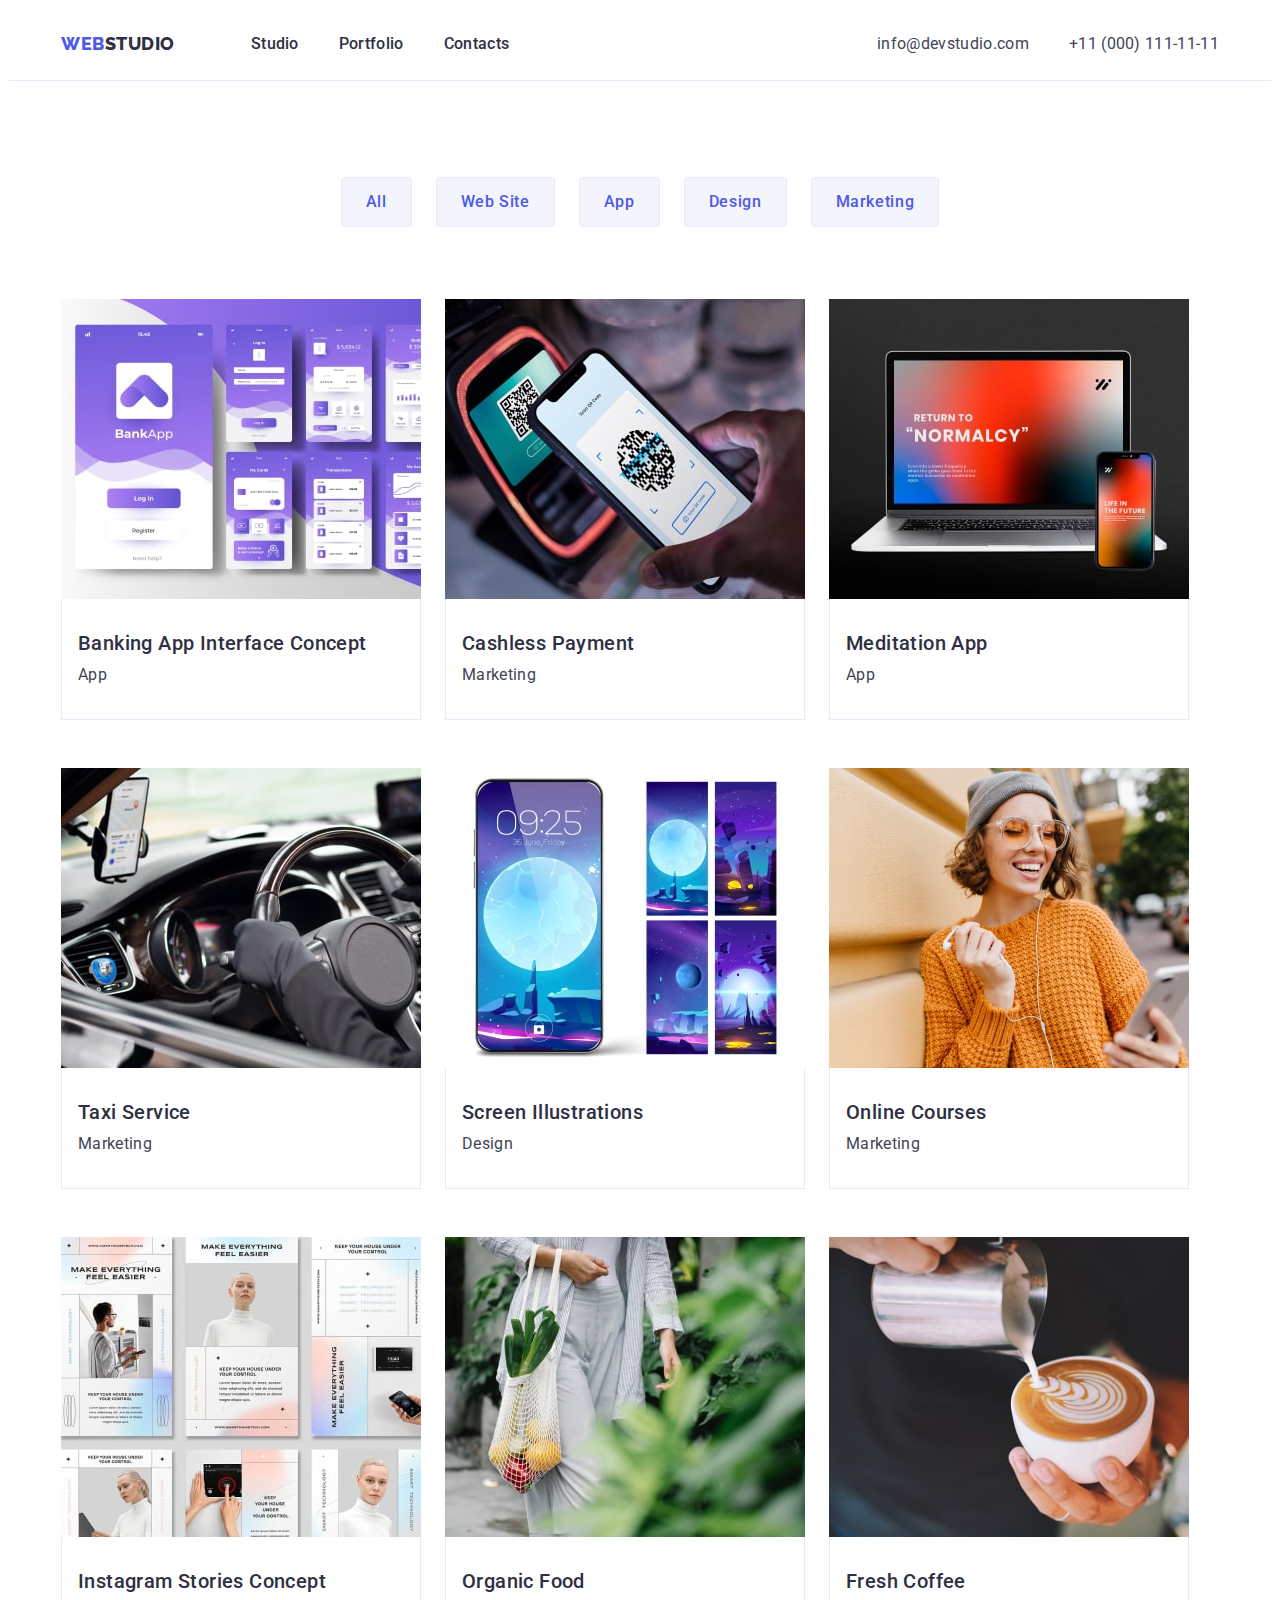
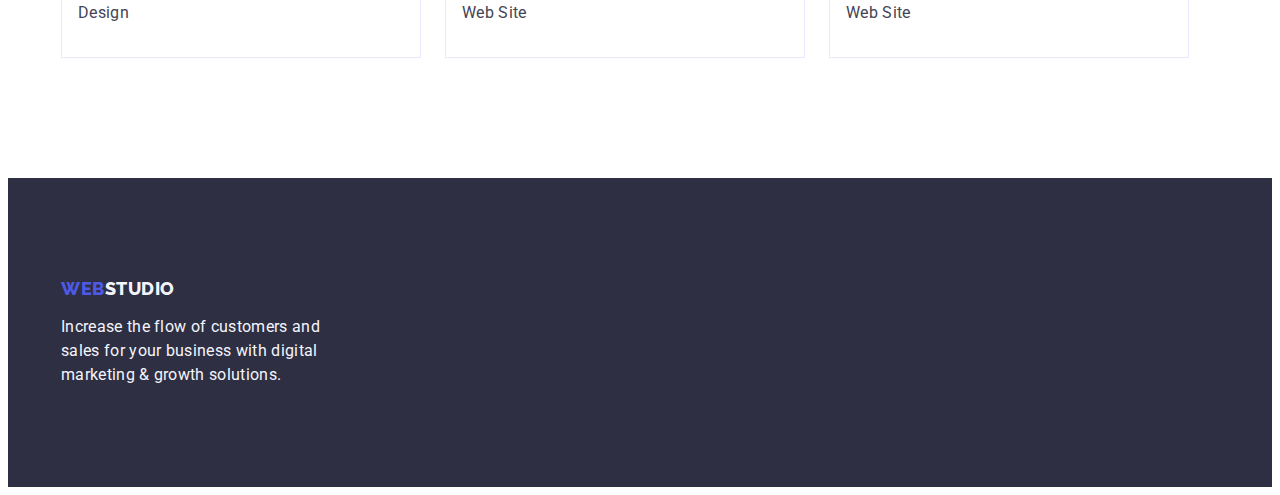
==== portfolio.html @ 8c8bff87 "Initial commit" ====
<!DOCTYPE html>
<html lang="en">
  <head>
    <meta charset="UTF-8" />
    <meta http-equiv="X-UA-Compatible" content="IE=edge" />
    <meta name="viewport" content="width=device-width, initial-scale=1.0" />
    <title>Portfolio</title>
    <link rel="preconnect" href="https://fonts.googleapis.com" />
    <link rel="preconnect" href="https://fonts.gstatic.com" crossorigin />
    <link
      href="https://fonts.googleapis.com/css2?family=Raleway:wght@800&family=Roboto:wght@400;500;700;900&display=swap"
      rel="stylesheet"
    />
    <link
      rel="stylesheet"
      href="https://cdnjs.cloudflare.com/ajax/libs/modern-normalize/2.0.0/modern-normalize.min.css"
      integrity="sha512-4xo8blKMVCiXpTaLzQSLSw3KFOVPWhm/TRtuPVc4WG6kUgjH6J03IBuG7JZPkcWMxJ5huwaBpOpnwYElP/m6wg=="
      crossorigin="anonymous"
      referrerpolicy="no-referrer"
    />
    <link rel="stylesheet" href="./css/styles.css" />
  </head>
  <body>
    <header class="header">
      <div class="container">
        <nav class="header-nav">
          <a class="link logo" href="./index.html"
            >Web<span class="header-logo-part">Studio</span></a
          >
          <ul class="header-nav-list list">
            <li>
              <a class="link nav-link" href="./index.html">Studio</a>
            </li>
            <li>
              <a class="link nav-link" href="./portfolio.html">Portfolio</a>
            </li>
            <li><a class="link nav-link" href="">Contacts</a></li>
          </ul>
        </nav>
        <address class="header-contact">
          <ul class="header-contact-list list">
            <li>
              <a class="link contact-link" href="mailto:info@devstudio.com"
                >info@devstudio.com</a
              >
            </li>
            <li>
              <a class="link contact-link" href="tel:+110001111111"
                >+11 (000) 111-11-11</a
              >
            </li>
          </ul>
        </address>
      </div>
    </header>

    <main>
      <section class="portfolio-section">
        <div class="container">
          <h1 class="visually-hidden">Portfolio</h1>
          <ul class="filter-btn-list list">
            <li><button class="filter-btn" type="button">All</button></li>
            <li><button class="filter-btn" type="button">Web Site</button></li>
            <li><button class="filter-btn" type="button">App</button></li>
            <li><button class="filter-btn" type="button">Design</button></li>
            <li><button class="filter-btn" type="button">Marketing</button></li>
          </ul>
          <ul class="portfolio-card-list list">
            <li class="portfolio-card-content">
              <a class="link" href="">
                <img
                  src="./images/portfolio-card-1.jpg"
                  alt="Banking App"
                  width="360"
                  height="300"
                />
                <div class="portfolio-card-text">
                  <h2 class="portfolio-card-title">
                    Banking App Interface Concept
                  </h2>
                  <p class="portfolio-card-desc">App</p>
                </div>
              </a>
            </li>
            <li class="portfolio-card-content">
              <a class="link" href="">
                <img
                  src="./images/portfolio-card-2.jpg"
                  alt="Payment QR-code"
                  width="360"
                  height="300"
                />
                <div class="portfolio-card-text">
                  <h2 class="portfolio-card-title">Cashless Payment</h2>
                  <p class="portfolio-card-desc">Marketing</p>
                </div>
              </a>
            </li>
            <li class="portfolio-card-content">
              <a class="link" href="">
                <img
                  src="./images/portfolio-card-3.jpg"
                  alt="Meditation App"
                  width="360"
                  height="300"
                />
                <div class="portfolio-card-text">
                  <h2 class="portfolio-card-title">Meditation App</h2>
                  <p class="portfolio-card-desc">App</p>
                </div>
              </a>
            </li>
            <li class="portfolio-card-content">
              <a class="link" href="">
                <img
                  src="./images/portfolio-card-4.jpg"
                  alt="Taxi Service"
                  width="360"
                  height="300"
                />
                <div class="portfolio-card-text">
                  <h2 class="portfolio-card-title">Taxi Service</h2>
                  <p class="portfolio-card-desc">Marketing</p>
                </div>
              </a>
            </li>
            <li class="portfolio-card-content">
              <a class="link" href="">
                <img
                  src="./images/portfolio-card-5.jpg"
                  alt="Screen Illustrations"
                  width="360"
                  height="300"
                />
                <div class="portfolio-card-text">
                  <h2 class="portfolio-card-title">Screen Illustrations</h2>
                  <p class="portfolio-card-desc">Design</p>
                </div>
              </a>
            </li>
            <li class="portfolio-card-content">
              <a class="link" href="">
                <img
                  src="./images/portfolio-card-6.jpg"
                  alt="Online Courses"
                  width="360"
                  height="300"
                />
                <div class="portfolio-card-text">
                  <h2 class="portfolio-card-title">Online Courses</h2>
                  <p class="portfolio-card-desc">Marketing</p>
                </div>
              </a>
            </li>
            <li class="portfolio-card-content">
              <a class="link" href="">
                <img
                  src="./images/portfolio-card-7.jpg"
                  alt="Instagram Stories"
                  width="360"
                  height="300"
                />
                <div class="portfolio-card-text">
                  <h2 class="portfolio-card-title">
                    Instagram Stories Concept
                  </h2>
                  <p class="portfolio-card-desc">Design</p>
                </div>
              </a>
            </li>
            <li class="portfolio-card-content">
              <a class="link" href="">
                <img
                  src="./images/portfolio-card-8.jpg"
                  alt="Organic Food"
                  width="360"
                  height="300"
                />
                <div class="portfolio-card-text">
                  <h2 class="portfolio-card-title">Organic Food</h2>
                  <p class="portfolio-card-desc">Web Site</p>
                </div>
              </a>
            </li>
            <li class="portfolio-card-content">
              <a class="link" href="">
                <img
                  src="./images/portfolio-card-9.jpg"
                  alt="Fresh Coffee"
                  width="360"
                  height="300"
                />
                <div class="portfolio-card-text">
                  <h2 class="portfolio-card-title">Fresh Coffee</h2>
                  <p class="portfolio-card-desc">Web Site</p>
                </div>
              </a>
            </li>
          </ul>
        </div>
      </section>
    </main>

    <footer class="footer-section">
      <div class="container">
        <a class="link logo" href="./index.html"
          >Web<span class="footer-logo-part">Studio</span></a
        >
        <p class="footer-text">
          Increase the flow of customers and sales for your business with
          digital marketing & growth solutions.
        </p>
      </div>
    </footer>
  </body>
</html>
---- css/styles.css ----
:root {
  --primary-font: "Roboto", sans-serif;
  --secondary-font: "Raleway", sans-serif;
  --brand-color: #4d5ae5;
  --pressed-color: #404bbf;
  --primary-dark-color: #2e2f42;
  --primary-text-color: #434455;
  --primary-light-color: #f4f4fd;
  --accent-color: #e7e9fc;
  --primary-white-color: #ffffff;
  --hero-btn-shadow: 0px 4px 4px 0px rgba(0, 0, 0, 0.15);
  --filter-btn-shadow: 0px 2px 2px 0px rgba(0, 0, 0, 0.12),
    0px 2px 1px 0px rgba(0, 0, 0, 0.08), 0px 3px 1px 0px rgba(0, 0, 0, 0.1);
}

body {
  font-family: var(--primary-font);
  font-size: 16px;
  color: var(--primary-text-color);
  background-color: var(--primary-white-color);
}

h1,
h2,
h3,
h4,
h5,
h6,
p {
  margin-top: 0;
  margin-bottom: 0;
}

.list {
  padding-left: 0;
  margin-top: 0;
  margin-bottom: 0;
  list-style: none;
}

.link {
  padding-left: 0;
  margin-top: 0;
  margin-bottom: 0;
  text-decoration: none;
}

img {
  display: block;
}

.visually-hidden {
  position: absolute;
  width: 1px;
  height: 1px;
  margin: -1px;
  border: 0;
  padding: 0;
  white-space: nowrap;
  clip-path: inset(100%);
  clip: rect(0 0 0 0);
  overflow: hidden;
}

.container {
  max-width: 1158px;
  padding: 0 15px;
  margin: 0 auto;
}

.header {
  background-color: var(--primary-white-color);
  border-bottom: 1px solid var(--accent-color);
}

.header .container {
  display: flex;
  justify-content: space-between;
}

.header .link {
  padding: 24px 0;
}

.header .list {
  padding: 24px 0;
}

.header-nav {
  display: flex;
  align-items: center;
}

.logo {
  font-family: var(--secondary-font);
  font-size: 18px;
  font-weight: 800;
  line-height: 1.17;
  letter-spacing: 0.54px;
  text-transform: uppercase;
  margin-right: 76px;
  color: var(--brand-color);
}

.header-logo-part {
  color: var(--primary-dark-color);
}

.header-nav-list {
  display: flex;
  align-items: center;
  gap: 40px;
}

.nav-link {
  font-weight: 500;
  line-height: 1.5;
  letter-spacing: 0.32px;
  color: var(--primary-dark-color);
}

.nav-link:hover,
.nav-link:focus {
  color: var(--pressed-color);
}

.current {
  color: var(--pressed-color);
}

.header-contact {
  font-style: normal;
}

.header-contact-list {
  display: flex;
  align-items: center;
  gap: 40px;
}

.contact-link {
  line-height: 1.5;
  letter-spacing: 0.32px;
  color: var(--primary-text-color);
}

.contact-link:hover,
.contact-link:focus {
  color: var(--pressed-color);
}

.hero-section {
  background: var(--primary-dark-color);
  padding: 188px 0;
}

.hero-title {
  font-size: 56px;
  font-weight: 700;
  line-height: 1.07;
  letter-spacing: 1.12px;
  text-align: center;
  max-width: 496px;
  margin: 0 auto 48px auto;
  color: var(--primary-white-color);
}

.hero-btn {
  display: block;
  font-family: var(--primary-font);
  font-size: 16px;
  font-weight: 500;
  line-height: 1.5;
  letter-spacing: 0.04em;
  min-width: 169px;
  height: 56px;
  border: none;
  border-radius: 4px;
  padding: 16px 32px;
  margin: 0 auto;
  color: var(--primary-white-color);
  background-color: var(--brand-color);
  cursor: pointer;
}

.hero-btn:hover,
.hero-btn:focus {
  background: var(--pressed-color);
}

.features-section {
  padding: 120px 0;
}

.features-list {
  display: flex;
  gap: 24px;
}

.feature {
  max-width: calc((100% - 72px) / 4);
}

.feature-title {
  font-size: 20px;
  font-weight: 500;
  line-height: 1.2;
  letter-spacing: 0.4px;
  margin-bottom: 8px;
  color: var(--primary-dark-color);
}

.feature-text {
  line-height: 1.5;
  letter-spacing: 0.32px;
}

.activity-section {
  padding-bottom: 120px;
}

.section-title {
  font-size: 36px;
  font-weight: 700;
  line-height: 1.11;
  letter-spacing: 0.72px;
  text-transform: capitalize;
  text-align: center;
  margin-bottom: 72px;
  color: var(--primary-dark-color);
}

.activity-list {
  display: flex;
  gap: 24px;
}

.activity-list-item {
  width: calc((100% - 48px) / 3);
}

.team-section {
  padding: 120px 0;
  background: var(--primary-light-color);
}

.team-list {
  display: flex;
  gap: 24px;
}

.team-card {
  border-radius: 0px 0px 4px 4px;
  background-color: var(--primary-white-color);
}

.team-card-content {
  padding: 32px 0;
  text-align: center;
}

.team-member {
  font-size: 20px;
  font-weight: 500;
  line-height: 1.2;
  letter-spacing: 0.4px;
  margin-bottom: 8px;
  color: var(--primary-dark-color);
}

.team-member-position {
  line-height: 1.5;
  letter-spacing: 0.02em;
}

.footer-section {
  padding: 100px 0;
  background: var(--primary-dark-color);
}

.footer-section .logo {
  display: inline-block;
  margin-bottom: 16px;
}

.footer-logo-part {
  color: var(--primary-light-color);
}

.footer-text {
  line-height: 1.5;
  letter-spacing: 0.02em;
  max-width: 264px;
  color: var(--primary-light-color);
}

.portfolio-section {
  padding-top: 96px;
  padding-bottom: 120px;
}

.filter-btn-list {
  display: flex;
  justify-content: center;
  gap: 24px;
  margin-bottom: 72px;
}

.filter-btn {
  font-family: var(--primary-font);
  font-size: 16px;
  font-weight: 500;
  line-height: 1.5;
  letter-spacing: 0.64px;
  padding: 12px 24px;
  color: var(--brand-color);
  border-radius: 4px;
  border: 1px solid var(--accent-color);
  background: var(--primary-light-color);
  cursor: pointer;
}

.filter-btn:hover,
.filter-btn:focus,
.filter-btn:active {
  border: 1px solid transparent;
  color: var(--primary-white-color);
  background: var(--pressed-color);
}

.portfolio-card-list {
  display: flex;
  flex-wrap: wrap;
  row-gap: 48px;
  column-gap: 24px;
}

.portfolio-card-content {
  width: calc((1128px - 48px) / 3);
}

.portfolio-card-text {
  padding: 32px 16px;
  border: 1px solid var(--accent-color);
  border-top: none;
  background: var(--primary-white-color);
}

.portfolio-card-title {
  font-size: 20px;
  font-weight: 500;
  line-height: 1.2;
  letter-spacing: 0.4px;
  margin-bottom: 8px;
  color: var(--primary-dark-color);
}

.portfolio-card-desc {
  line-height: 1.5;
  letter-spacing: 0.02em;
  color: var(--primary-text-color);
}
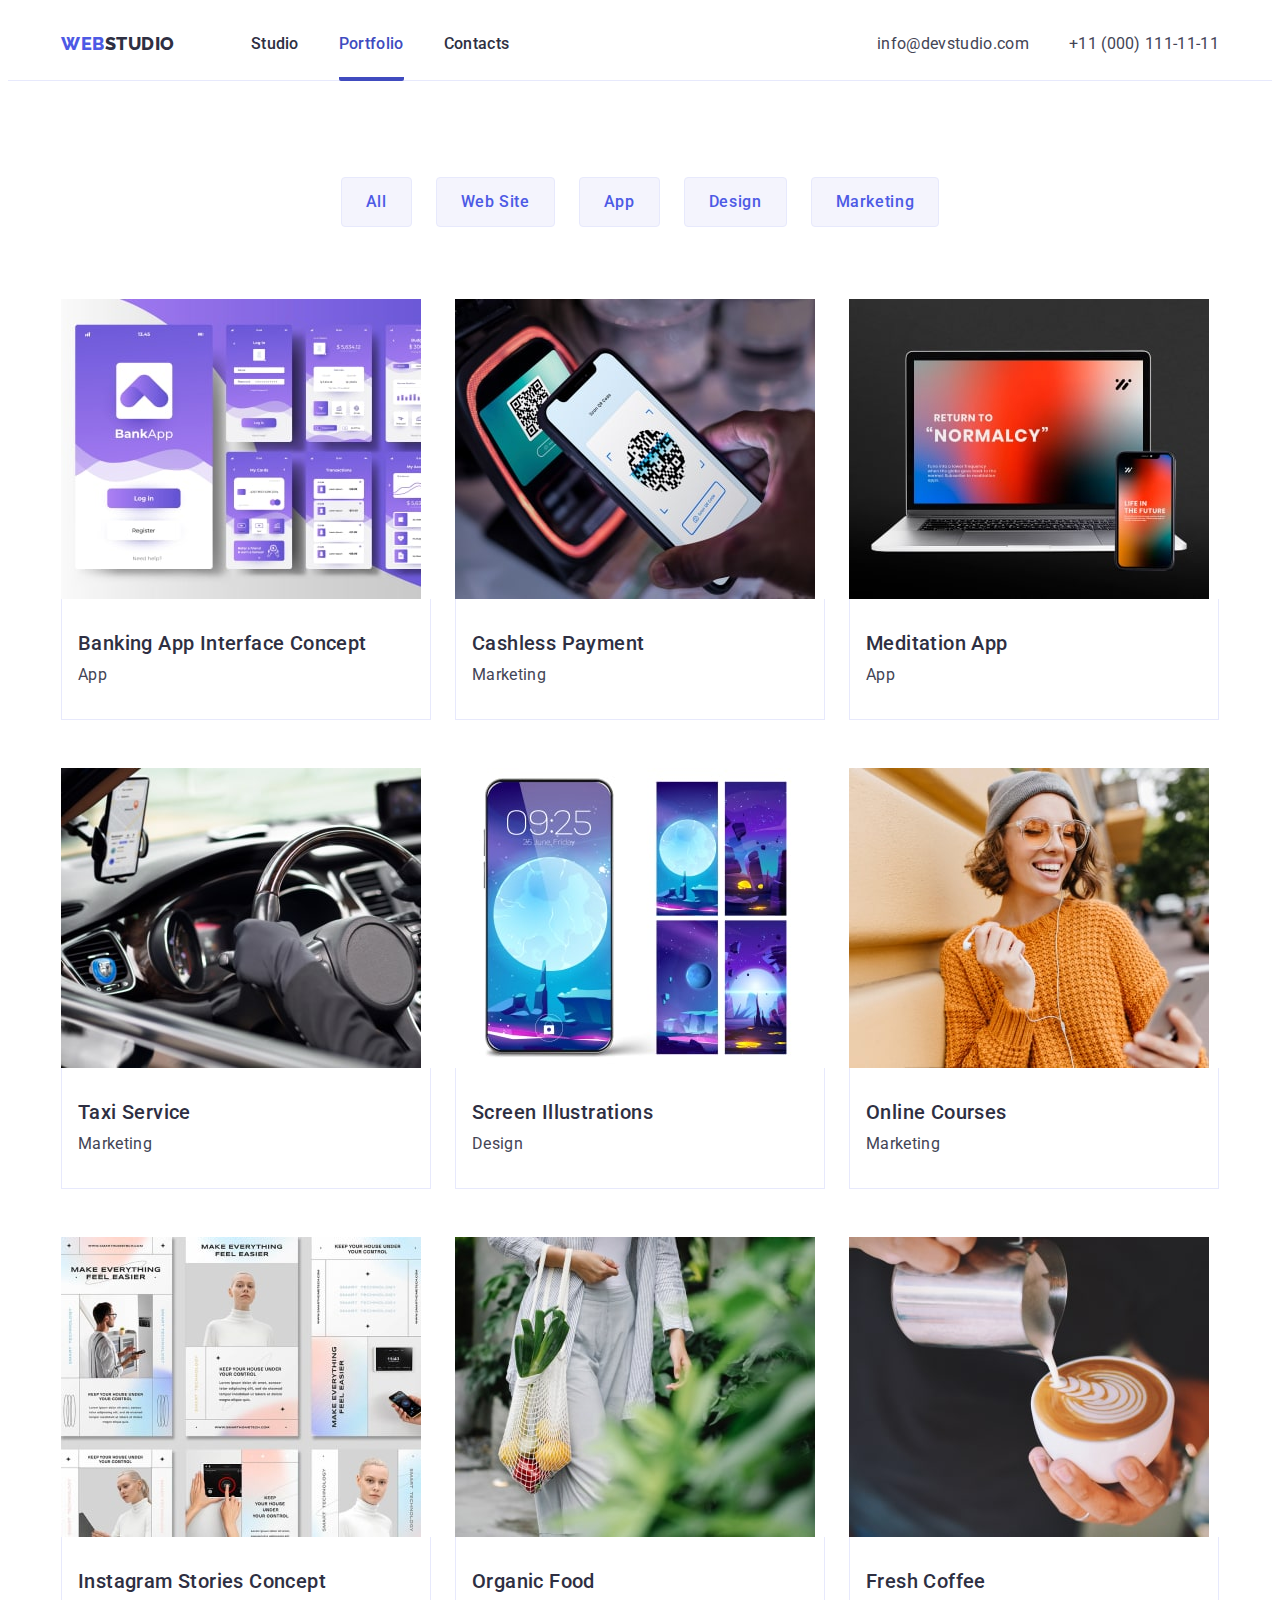
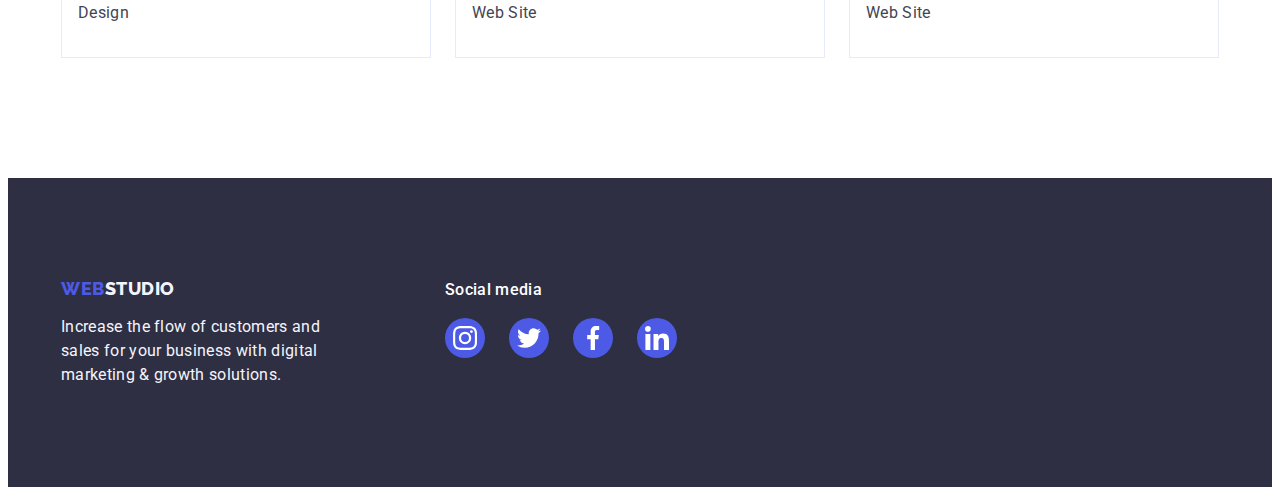
==== commit e4a03743: "hw4" ====
--- a/portfolio.html
+++ b/portfolio.html
@@ -28,13 +28,17 @@
             >Web<span class="header-logo-part">Studio</span></a
           >
           <ul class="header-nav-list list">
-            <li>
+            <li class="header-nav-item">
               <a class="link nav-link" href="./index.html">Studio</a>
             </li>
-            <li>
-              <a class="link nav-link" href="./portfolio.html">Portfolio</a>
-            </li>
-            <li><a class="link nav-link" href="">Contacts</a></li>
+            <li class="header-nav-item">
+              <a class="link nav-link current" href="./portfolio.html"
+                >Portfolio</a
+              >
+            </li>
+            <li class="header-nav-item">
+              <a class="link nav-link" href="">Contacts</a>
+            </li>
           </ul>
         </nav>
         <address class="header-contact">
@@ -67,13 +71,22 @@
           </ul>
           <ul class="portfolio-card-list list">
             <li class="portfolio-card-content">
-              <a class="link" href="">
-                <img
-                  src="./images/portfolio-card-1.jpg"
-                  alt="Banking App"
-                  width="360"
-                  height="300"
-                />
+              <a class="portfolio-card-link link" href="">
+                <div class="portfolio-cover-wrap">
+                  <img
+                    src="./images/portfolio-card-1.jpg"
+                    alt="Banking App"
+                    width="360"
+                    height="300"
+                  />
+                  <div class="portfolio-cover">
+                    <p class="portfolio-cover-text">
+                      14 Stylish and User-Friendly App Design Concepts · Task
+                      Manager App · Calorie Tracker App · Exotic Fruit Ecommerce
+                      App · Cloud Storage App
+                    </p>
+                  </div>
+                </div>
                 <div class="portfolio-card-text">
                   <h2 class="portfolio-card-title">
                     Banking App Interface Concept
@@ -83,13 +96,22 @@
               </a>
             </li>
             <li class="portfolio-card-content">
-              <a class="link" href="">
-                <img
-                  src="./images/portfolio-card-2.jpg"
-                  alt="Payment QR-code"
-                  width="360"
-                  height="300"
-                />
+              <a class="portfolio-card-link link" href="">
+                <div class="portfolio-cover-wrap">
+                  <img
+                    src="./images/portfolio-card-2.jpg"
+                    alt="Payment QR-code"
+                    width="360"
+                    height="300"
+                  />
+                  <div class="portfolio-cover">
+                    <p class="portfolio-cover-text">
+                      14 Stylish and User-Friendly App Design Concepts · Task
+                      Manager App · Calorie Tracker App · Exotic Fruit Ecommerce
+                      App · Cloud Storage App
+                    </p>
+                  </div>
+                </div>
                 <div class="portfolio-card-text">
                   <h2 class="portfolio-card-title">Cashless Payment</h2>
                   <p class="portfolio-card-desc">Marketing</p>
@@ -97,13 +119,22 @@
               </a>
             </li>
             <li class="portfolio-card-content">
-              <a class="link" href="">
-                <img
-                  src="./images/portfolio-card-3.jpg"
-                  alt="Meditation App"
-                  width="360"
-                  height="300"
-                />
+              <a class="portfolio-card-link link" href="">
+                <div class="portfolio-cover-wrap">
+                  <img
+                    src="./images/portfolio-card-3.jpg"
+                    alt="Meditation App"
+                    width="360"
+                    height="300"
+                  />
+                  <div class="portfolio-cover">
+                    <p class="portfolio-cover-text">
+                      14 Stylish and User-Friendly App Design Concepts · Task
+                      Manager App · Calorie Tracker App · Exotic Fruit Ecommerce
+                      App · Cloud Storage App
+                    </p>
+                  </div>
+                </div>
                 <div class="portfolio-card-text">
                   <h2 class="portfolio-card-title">Meditation App</h2>
                   <p class="portfolio-card-desc">App</p>
@@ -111,13 +142,22 @@
               </a>
             </li>
             <li class="portfolio-card-content">
-              <a class="link" href="">
-                <img
-                  src="./images/portfolio-card-4.jpg"
-                  alt="Taxi Service"
-                  width="360"
-                  height="300"
-                />
+              <a class="portfolio-card-link link" href="">
+                <div class="portfolio-cover-wrap">
+                  <img
+                    src="./images/portfolio-card-4.jpg"
+                    alt="Taxi Service"
+                    width="360"
+                    height="300"
+                  />
+                  <div class="portfolio-cover">
+                    <p class="portfolio-cover-text">
+                      14 Stylish and User-Friendly App Design Concepts · Task
+                      Manager App · Calorie Tracker App · Exotic Fruit Ecommerce
+                      App · Cloud Storage App
+                    </p>
+                  </div>
+                </div>
                 <div class="portfolio-card-text">
                   <h2 class="portfolio-card-title">Taxi Service</h2>
                   <p class="portfolio-card-desc">Marketing</p>
@@ -125,13 +165,22 @@
               </a>
             </li>
             <li class="portfolio-card-content">
-              <a class="link" href="">
-                <img
-                  src="./images/portfolio-card-5.jpg"
-                  alt="Screen Illustrations"
-                  width="360"
-                  height="300"
-                />
+              <a class="portfolio-card-link link" href="">
+                <div class="portfolio-cover-wrap">
+                  <img
+                    src="./images/portfolio-card-5.jpg"
+                    alt="Screen Illustrations"
+                    width="360"
+                    height="300"
+                  />
+                  <div class="portfolio-cover">
+                    <p class="portfolio-cover-text">
+                      14 Stylish and User-Friendly App Design Concepts · Task
+                      Manager App · Calorie Tracker App · Exotic Fruit Ecommerce
+                      App · Cloud Storage App
+                    </p>
+                  </div>
+                </div>
                 <div class="portfolio-card-text">
                   <h2 class="portfolio-card-title">Screen Illustrations</h2>
                   <p class="portfolio-card-desc">Design</p>
@@ -139,13 +188,22 @@
               </a>
             </li>
             <li class="portfolio-card-content">
-              <a class="link" href="">
-                <img
-                  src="./images/portfolio-card-6.jpg"
-                  alt="Online Courses"
-                  width="360"
-                  height="300"
-                />
+              <a class="portfolio-card-link link" href="">
+                <div class="portfolio-cover-wrap">
+                  <img
+                    src="./images/portfolio-card-6.jpg"
+                    alt="Online Courses"
+                    width="360"
+                    height="300"
+                  />
+                  <div class="portfolio-cover">
+                    <p class="portfolio-cover-text">
+                      14 Stylish and User-Friendly App Design Concepts · Task
+                      Manager App · Calorie Tracker App · Exotic Fruit Ecommerce
+                      App · Cloud Storage App
+                    </p>
+                  </div>
+                </div>
                 <div class="portfolio-card-text">
                   <h2 class="portfolio-card-title">Online Courses</h2>
                   <p class="portfolio-card-desc">Marketing</p>
@@ -153,13 +211,22 @@
               </a>
             </li>
             <li class="portfolio-card-content">
-              <a class="link" href="">
-                <img
-                  src="./images/portfolio-card-7.jpg"
-                  alt="Instagram Stories"
-                  width="360"
-                  height="300"
-                />
+              <a class="portfolio-card-link link" href="">
+                <div class="portfolio-cover-wrap">
+                  <img
+                    src="./images/portfolio-card-7.jpg"
+                    alt="Instagram Stories"
+                    width="360"
+                    height="300"
+                  />
+                  <div class="portfolio-cover">
+                    <p class="portfolio-cover-text">
+                      14 Stylish and User-Friendly App Design Concepts · Task
+                      Manager App · Calorie Tracker App · Exotic Fruit Ecommerce
+                      App · Cloud Storage App
+                    </p>
+                  </div>
+                </div>
                 <div class="portfolio-card-text">
                   <h2 class="portfolio-card-title">
                     Instagram Stories Concept
@@ -169,13 +236,22 @@
               </a>
             </li>
             <li class="portfolio-card-content">
-              <a class="link" href="">
-                <img
-                  src="./images/portfolio-card-8.jpg"
-                  alt="Organic Food"
-                  width="360"
-                  height="300"
-                />
+              <a class="portfolio-card-link link" href="">
+                <div class="portfolio-cover-wrap">
+                  <img
+                    src="./images/portfolio-card-8.jpg"
+                    alt="Organic Food"
+                    width="360"
+                    height="300"
+                  />
+                  <div class="portfolio-cover">
+                    <p class="portfolio-cover-text">
+                      14 Stylish and User-Friendly App Design Concepts · Task
+                      Manager App · Calorie Tracker App · Exotic Fruit Ecommerce
+                      App · Cloud Storage App
+                    </p>
+                  </div>
+                </div>
                 <div class="portfolio-card-text">
                   <h2 class="portfolio-card-title">Organic Food</h2>
                   <p class="portfolio-card-desc">Web Site</p>
@@ -183,13 +259,22 @@
               </a>
             </li>
             <li class="portfolio-card-content">
-              <a class="link" href="">
-                <img
-                  src="./images/portfolio-card-9.jpg"
-                  alt="Fresh Coffee"
-                  width="360"
-                  height="300"
-                />
+              <a class="portfolio-card-link link" href="">
+                <div class="portfolio-cover-wrap">
+                  <img
+                    src="./images/portfolio-card-9.jpg"
+                    alt="Fresh Coffee"
+                    width="360"
+                    height="300"
+                  />
+                  <div class="portfolio-cover">
+                    <p class="portfolio-cover-text">
+                      14 Stylish and User-Friendly App Design Concepts · Task
+                      Manager App · Calorie Tracker App · Exotic Fruit Ecommerce
+                      App · Cloud Storage App
+                    </p>
+                  </div>
+                </div>
                 <div class="portfolio-card-text">
                   <h2 class="portfolio-card-title">Fresh Coffee</h2>
                   <p class="portfolio-card-desc">Web Site</p>
@@ -203,13 +288,58 @@
 
     <footer class="footer-section">
       <div class="container">
-        <a class="link logo" href="./index.html"
-          >Web<span class="footer-logo-part">Studio</span></a
-        >
-        <p class="footer-text">
-          Increase the flow of customers and sales for your business with
-          digital marketing & growth solutions.
-        </p>
+        <div class="footer-content">
+          <div class="footer-text-content">
+            <a class="link logo" href="./index.html"
+              >Web<span class="footer-logo-part">Studio</span></a
+            >
+            <p class="footer-text">
+              Increase the flow of customers and sales for your business with
+              digital marketing & growth solutions.
+            </p>
+          </div>
+          <div class="footer-social">
+            <h2 class="footer-social-title">Social media</h2>
+            <ul class="social-links list">
+              <li class="social-link-item">
+                <a class="social-link link" href="">
+                  <div class="social-icon-style">
+                    <svg class="social-icon" width="24" height="24">
+                      <use href="./images/icons.svg#icon-instagram"></use>
+                    </svg>
+                  </div>
+                </a>
+              </li>
+              <li class="social-link-item">
+                <a class="social-link link" href="">
+                  <div class="social-icon-style">
+                    <svg class="social-icon" width="24" height="24">
+                      <use href="./images/icons.svg#icon-twitter"></use>
+                    </svg>
+                  </div>
+                </a>
+              </li>
+              <li class="social-link-item">
+                <a class="social-link link" href="">
+                  <div class="social-icon-style">
+                    <svg class="social-icon" width="24" height="24">
+                      <use href="./images/icons.svg#icon-facebook"></use>
+                    </svg>
+                  </div>
+                </a>
+              </li>
+              <li class="social-link-item">
+                <a class="social-link link" href="">
+                  <div class="social-icon-style">
+                    <svg class="social-icon" width="24" height="24">
+                      <use href="./images/icons.svg#icon-linkedin"></use>
+                    </svg>
+                  </div>
+                </a>
+              </li>
+            </ul>
+          </div>
+        </div>
       </div>
     </footer>
   </body>
--- a/css/styles.css
+++ b/css/styles.css
@@ -7,10 +7,23 @@
   --primary-text-color: #434455;
   --primary-light-color: #f4f4fd;
   --accent-color: #e7e9fc;
+  --icons-color: #8e8f99;
   --primary-white-color: #ffffff;
+  --hero-bg-dark: rgba(46, 47, 66, 0.7);
   --hero-btn-shadow: 0px 4px 4px 0px rgba(0, 0, 0, 0.15);
+  --team-card-shadow: 0px 2px 1px 0px rgba(46, 47, 66, 0.08),
+    0px 1px 1px 0px rgba(46, 47, 66, 0.16),
+    0px 1px 6px 0px rgba(46, 47, 66, 0.08);
+  --portfolio-card-shadow: 0px 2px 1px 0px rgba(46, 47, 66, 0.08),
+    0px 1px 1px 0px rgba(46, 47, 66, 0.16),
+    0px 1px 6px 0px rgba(46, 47, 66, 0.08);
   --filter-btn-shadow: 0px 2px 2px 0px rgba(0, 0, 0, 0.12),
     0px 2px 1px 0px rgba(0, 0, 0, 0.08), 0px 3px 1px 0px rgba(0, 0, 0, 0.1);
+  --footer-social-title-shadow: 0px 4px 4px 0px rgba(0, 0, 0, 0.25);
+  --backdrop-color: rgba(46, 47, 66, 0.4);
+  --modal-bg-color: #fcfcfc;
+  --modal-box-shadow: 0px 2px 1px 0px rgba(0, 0, 0, 0.2),
+    0px 1px 3px 0px rgba(0, 0, 0, 0.12), 0px 1px 1px 0px rgba(0, 0, 0, 0.14);
 }
 
 body {
@@ -82,10 +95,6 @@
   padding: 24px 0;
 }
 
-.header .list {
-  padding: 24px 0;
-}
-
 .header-nav {
   display: flex;
   align-items: center;
@@ -112,11 +121,15 @@
   gap: 40px;
 }
 
+.header-nav-item {
+}
+
 .nav-link {
   font-weight: 500;
   line-height: 1.5;
   letter-spacing: 0.32px;
   color: var(--primary-dark-color);
+  transition: transform 250ms cubic-bezier(0.4, 0, 0.2, 1);
 }
 
 .nav-link:hover,
@@ -126,6 +139,8 @@
 
 .current {
   color: var(--pressed-color);
+  border-bottom: 4px solid var(--pressed-color);
+  border-radius: 2px;
 }
 
 .header-contact {
@@ -139,9 +154,11 @@
 }
 
 .contact-link {
+  display: block;
   line-height: 1.5;
   letter-spacing: 0.32px;
   color: var(--primary-text-color);
+  transition: transform 250ms cubic-bezier(0.4, 0, 0.2, 1);
 }
 
 .contact-link:hover,
@@ -150,7 +167,12 @@
 }
 
 .hero-section {
-  background: var(--primary-dark-color);
+  background-color: var(--primary-dark-color);
+  background-image: linear-gradient(var(--hero-bg-dark), var(--hero-bg-dark)),
+    url(../images/hero-bg-img.jpg);
+  background-repeat: no-repeat;
+  background-position: center;
+  background-size: cover;
   padding: 188px 0;
 }
 
@@ -180,7 +202,9 @@
   margin: 0 auto;
   color: var(--primary-white-color);
   background-color: var(--brand-color);
+  box-shadow: var(--hero-btn-shadow);
   cursor: pointer;
+  transition: transform 250ms cubic-bezier(0.4, 0, 0.2, 1);
 }
 
 .hero-btn:hover,
@@ -199,6 +223,17 @@
 
 .feature {
   max-width: calc((100% - 72px) / 4);
+}
+
+.feature-icon-style {
+  width: 264px;
+  height: 112px;
+  display: flex;
+  align-items: center;
+  justify-content: center;
+  border-radius: 4px;
+  background-color: var(--primary-light-color);
+  margin-bottom: 8px;
 }
 
 .feature-title {
@@ -252,10 +287,11 @@
 .team-card {
   border-radius: 0px 0px 4px 4px;
   background-color: var(--primary-white-color);
+  box-shadow: var(--team-card-shadow);
 }
 
 .team-card-content {
-  padding: 32px 0;
+  padding: 32px 16px;
   text-align: center;
 }
 
@@ -271,6 +307,49 @@
 .team-member-position {
   line-height: 1.5;
   letter-spacing: 0.02em;
+  margin-bottom: 8px;
+}
+
+.social-links {
+  display: flex;
+  gap: 24px;
+}
+
+.social-icon-style {
+  width: 40px;
+  height: 40px;
+  display: flex;
+  align-items: center;
+  justify-content: center;
+  border-radius: 50%;
+  background-color: var(--brand-color);
+}
+
+.social-icon {
+  fill: var(--primary-white-color);
+}
+
+.customers-section {
+  padding: 120px 0;
+}
+
+.customers-list {
+  display: flex;
+  gap: 24px;
+}
+
+.customer-icon {
+  fill: var(--icons-color);
+}
+
+.customer-icon-style {
+  width: 168px;
+  height: 88px;
+  display: flex;
+  align-items: center;
+  justify-content: center;
+  border: 1px solid var(--icons-color);
+  border-radius: 4px;
 }
 
 .footer-section {
@@ -278,6 +357,11 @@
   background: var(--primary-dark-color);
 }
 
+.footer-content {
+  display: flex;
+  gap: 120px;
+}
+
 .footer-section .logo {
   display: inline-block;
   margin-bottom: 16px;
@@ -292,6 +376,16 @@
   letter-spacing: 0.02em;
   max-width: 264px;
   color: var(--primary-light-color);
+}
+
+.footer-social-title {
+  font-size: 16px;
+  font-weight: 500;
+  line-height: 1.5;
+  letter-spacing: 0.02em;
+  color: var(--primary-white-color);
+  text-shadow: var(--footer-social-title-shadow);
+  margin-bottom: 16px;
 }
 
 .portfolio-section {
@@ -316,8 +410,9 @@
   color: var(--brand-color);
   border-radius: 4px;
   border: 1px solid var(--accent-color);
-  background: var(--primary-light-color);
+  background-color: var(--primary-light-color);
   cursor: pointer;
+  transition: transform 250ms cubic-bezier(0.4, 0, 0.2, 1);
 }
 
 .filter-btn:hover,
@@ -326,6 +421,7 @@
   border: 1px solid transparent;
   color: var(--primary-white-color);
   background: var(--pressed-color);
+  box-shadow: var(--filter-btn-shadow);
 }
 
 .portfolio-card-list {
@@ -336,7 +432,26 @@
 }
 
 .portfolio-card-content {
-  width: calc((1128px - 48px) / 3);
+  width: calc((100% - 48px) / 3);
+  position: relative;
+  transition: transform 250ms cubic-bezier(0.4, 0, 0.2, 1);
+}
+
+.portfolio-card-content:hover,
+.portfolio-card-content:focus {
+  box-shadow: var(--portfolio-card-shadow);
+}
+
+.portfolio-card-link {
+  transition: transform 250ms cubic-bezier(0.4, 0, 0.2, 1);
+}
+
+.portfolio-card-content:hover .portfolio-cover {
+  transform: translateY(0);
+}
+
+.portfolio-card-link:focus .portfolio-cover {
+  transform: translateY(0);
 }
 
 .portfolio-card-text {
@@ -360,3 +475,72 @@
   letter-spacing: 0.02em;
   color: var(--primary-text-color);
 }
+
+.portfolio-cover-wrap {
+  position: relative;
+  overflow: hidden;
+}
+
+.portfolio-cover {
+  position: absolute;
+  top: 0;
+  background-color: var(--brand-color);
+  height: 100%;
+  padding: 0 32px;
+  transform: translateY(100%);
+  transition: transform 250ms cubic-bezier(0.4, 0, 0.2, 1);
+}
+
+.portfolio-cover-text {
+  font-size: 16px;
+  line-height: 1.5;
+  letter-spacing: 0.02em;
+  margin-top: 40px;
+  color: var(--primary-light-color);
+}
+
+.backdrop {
+  position: fixed;
+  width: 100%;
+  height: 100%;
+  background-color: var(--backdrop-color);
+  top: 0;
+  transition: opacity 350ms linear, visibility 350ms linear;
+}
+
+.modal {
+  position: absolute;
+  top: 50%;
+  left: 50%;
+  transform: translate(-50%, -50%) scale(1);
+  width: 408px;
+  min-height: 584px;
+  border-radius: 4px;
+  background-color: var(--modal-bg-color);
+  box-shadow: var(--modal-box-shadow);
+  transition: transform 300ms linear;
+}
+
+.backdrop.is-hidden .modal {
+  transform: translate(-50%, -50%) scale(0) rotate(360deg);
+}
+
+.modal-close-btn {
+  position: absolute;
+  top: 24px;
+  right: 24px;
+  border-radius: 50%;
+  border: 1px solid var(--icons-color);
+  background-color: var(--accent-color);
+  cursor: pointer;
+}
+
+.modal-close-icon {
+  fill: var(--primary-dark-color);
+}
+
+.is-hidden {
+  opacity: 0;
+  visibility: hidden;
+  pointer-events: none;
+}
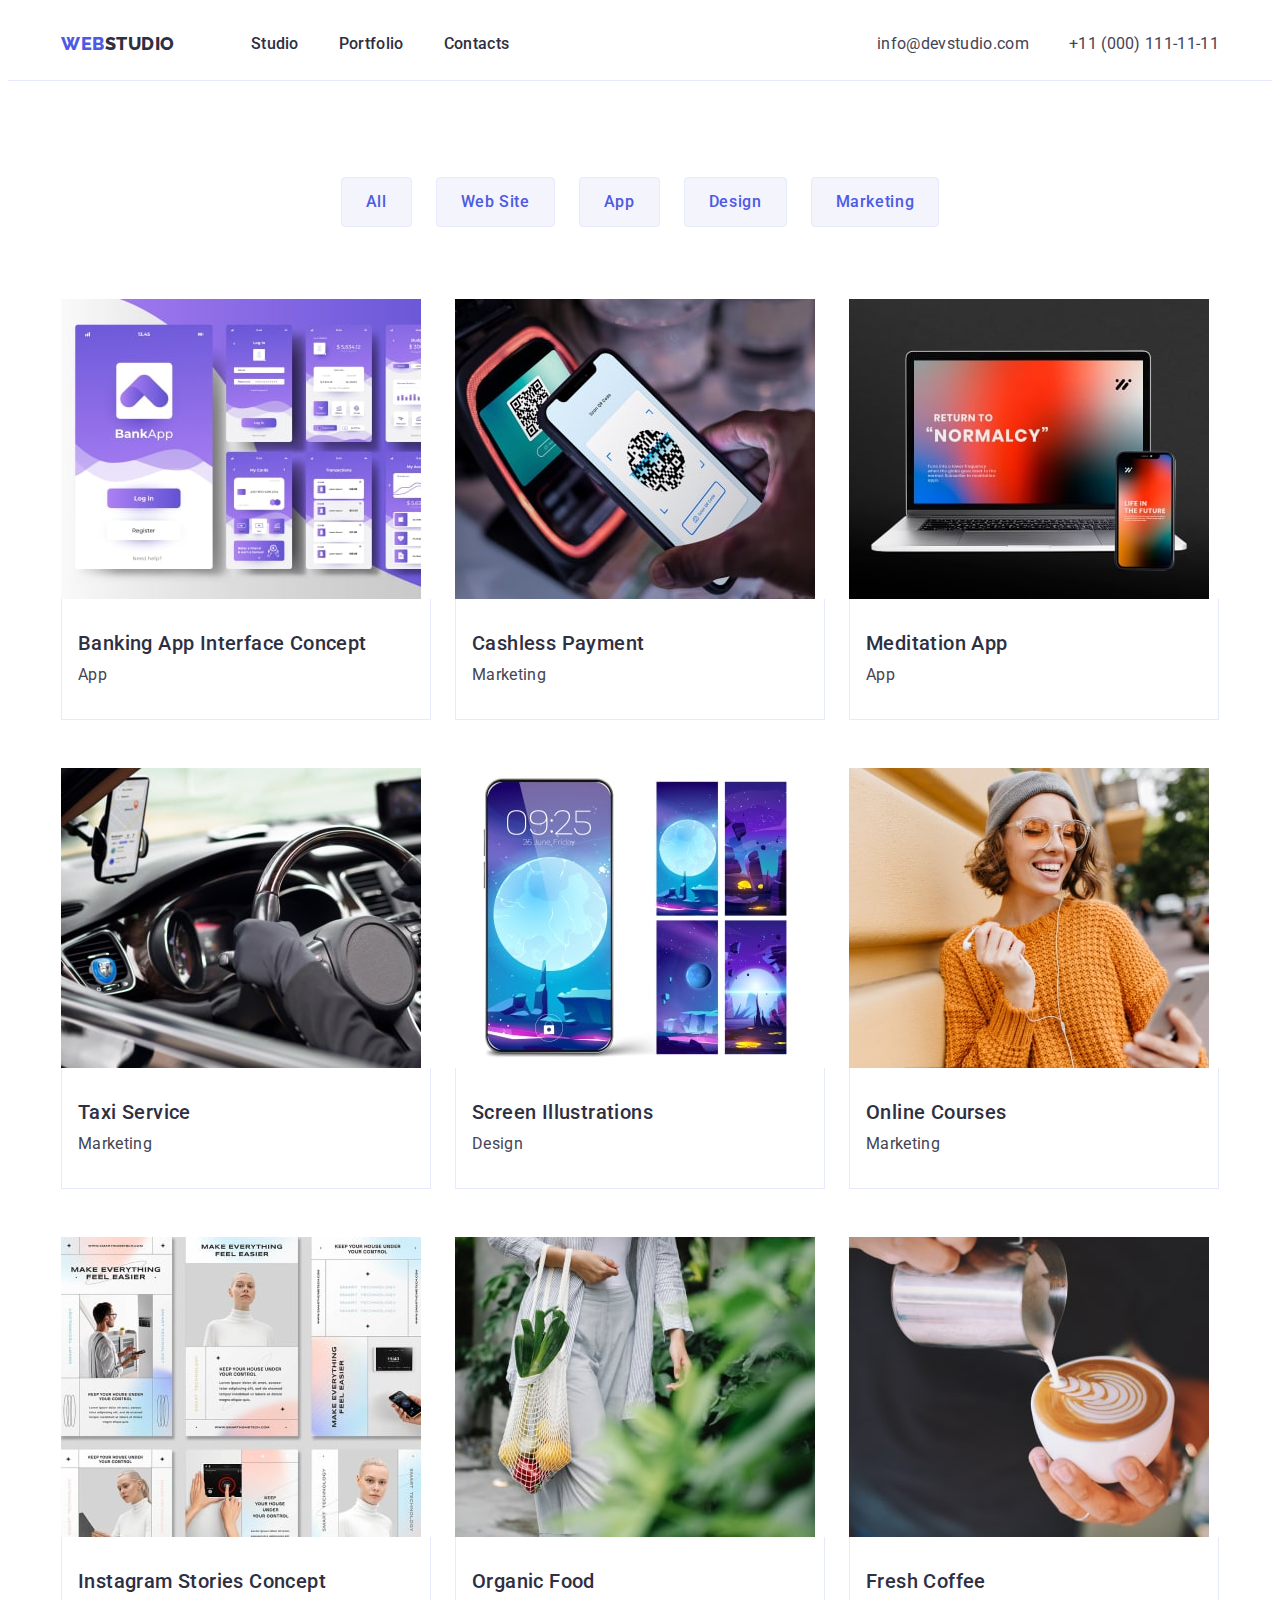
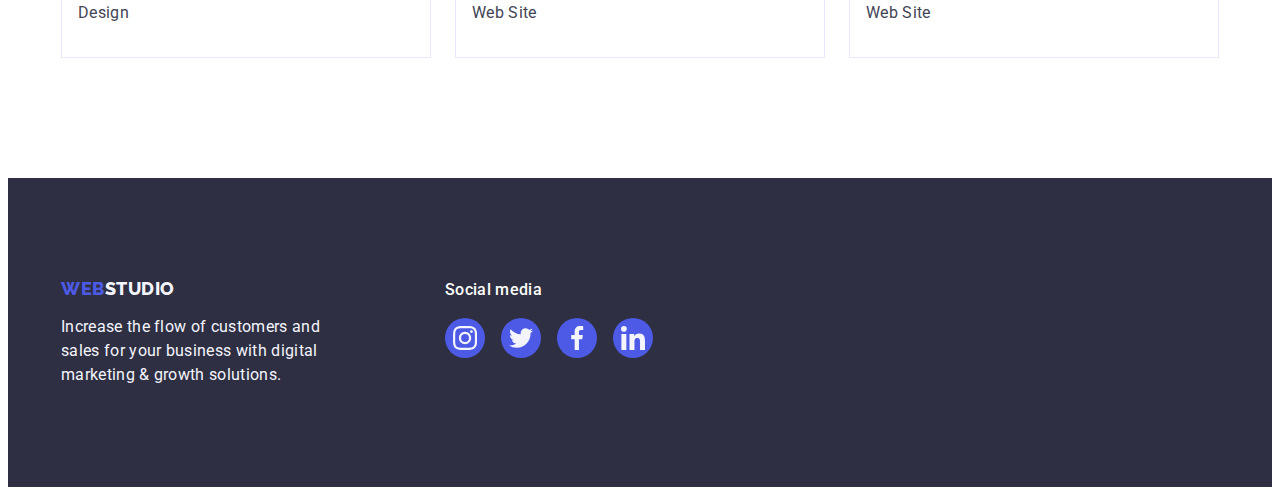
==== commit cb11f605: "hw4-fix1" ====
--- a/portfolio.html
+++ b/portfolio.html
@@ -300,38 +300,38 @@
           </div>
           <div class="footer-social">
             <h2 class="footer-social-title">Social media</h2>
-            <ul class="social-links list">
-              <li class="social-link-item">
-                <a class="social-link link" href="">
-                  <div class="social-icon-style">
-                    <svg class="social-icon" width="24" height="24">
+            <ul class="footer-social-links list">
+              <li class="footer-social-item">
+                <a class="footer-social-link link" href="">
+                  <div class="footer-social-style">
+                    <svg class="footer-social-icon" width="24" height="24">
                       <use href="./images/icons.svg#icon-instagram"></use>
                     </svg>
                   </div>
                 </a>
               </li>
-              <li class="social-link-item">
-                <a class="social-link link" href="">
-                  <div class="social-icon-style">
-                    <svg class="social-icon" width="24" height="24">
+              <li class="footer-social-item">
+                <a class="footer-social-link link" href="">
+                  <div class="footer-social-style">
+                    <svg class="footer-social-icon" width="24" height="24">
                       <use href="./images/icons.svg#icon-twitter"></use>
                     </svg>
                   </div>
                 </a>
               </li>
-              <li class="social-link-item">
-                <a class="social-link link" href="">
-                  <div class="social-icon-style">
-                    <svg class="social-icon" width="24" height="24">
+              <li class="footer-social-item">
+                <a class="footer-social-link link" href="">
+                  <div class="footer-social-style">
+                    <svg class="footer-social-icon" width="24" height="24">
                       <use href="./images/icons.svg#icon-facebook"></use>
                     </svg>
                   </div>
                 </a>
               </li>
-              <li class="social-link-item">
-                <a class="social-link link" href="">
-                  <div class="social-icon-style">
-                    <svg class="social-icon" width="24" height="24">
+              <li class="footer-social-item">
+                <a class="footer-social-link link" href="">
+                  <div class="footer-social-style">
+                    <svg class="footer-social-icon" width="24" height="24">
                       <use href="./images/icons.svg#icon-linkedin"></use>
                     </svg>
                   </div>
--- a/css/styles.css
+++ b/css/styles.css
@@ -19,6 +19,7 @@
     0px 1px 6px 0px rgba(46, 47, 66, 0.08);
   --filter-btn-shadow: 0px 2px 2px 0px rgba(0, 0, 0, 0.12),
     0px 2px 1px 0px rgba(0, 0, 0, 0.08), 0px 3px 1px 0px rgba(0, 0, 0, 0.1);
+  --footer-social-active: #31d0aa;
   --footer-social-title-shadow: 0px 4px 4px 0px rgba(0, 0, 0, 0.25);
   --backdrop-color: rgba(46, 47, 66, 0.4);
   --modal-bg-color: #fcfcfc;
@@ -122,6 +123,7 @@
 }
 
 .header-nav-item {
+  position: relative;
 }
 
 .nav-link {
@@ -137,9 +139,13 @@
   color: var(--pressed-color);
 }
 
-.current {
-  color: var(--pressed-color);
-  border-bottom: 4px solid var(--pressed-color);
+.current::after {
+  content: "";
+  position: absolute;
+  left: 0;
+  bottom: -1px;
+  height: 4px;
+  background-color: var(--pressed-color);
   border-radius: 2px;
 }
 
@@ -173,6 +179,8 @@
   background-repeat: no-repeat;
   background-position: center;
   background-size: cover;
+  max-width: 1440px;
+  margin: 0 auto;
   padding: 188px 0;
 }
 
@@ -204,7 +212,7 @@
   background-color: var(--brand-color);
   box-shadow: var(--hero-btn-shadow);
   cursor: pointer;
-  transition: transform 250ms cubic-bezier(0.4, 0, 0.2, 1);
+  transition: background-color 250ms cubic-bezier(0.4, 0, 0.2, 1);
 }
 
 .hero-btn:hover,
@@ -291,7 +299,7 @@
 }
 
 .team-card-content {
-  padding: 32px 16px;
+  padding: 32px 0;
   text-align: center;
 }
 
@@ -313,6 +321,11 @@
 .social-links {
   display: flex;
   gap: 24px;
+  justify-content: center;
+}
+
+.social-icon {
+  fill: var(--primary-light-color);
 }
 
 .social-icon-style {
@@ -323,10 +336,15 @@
   justify-content: center;
   border-radius: 50%;
   background-color: var(--brand-color);
-}
-
-.social-icon {
-  fill: var(--primary-white-color);
+  transition: background-color 250ms cubic-bezier(0.4, 0, 0.2, 1);
+}
+
+.social-link-item:hover .social-icon-style {
+  background-color: var(--pressed-color);
+}
+
+.social-link:focus .social-icon-style {
+  background-color: var(--pressed-color);
 }
 
 .customers-section {
@@ -338,11 +356,20 @@
   gap: 24px;
 }
 
-.customer-icon {
+.customers-icon {
   fill: var(--icons-color);
-}
-
-.customer-icon-style {
+  transition: fill 250ms cubic-bezier(0.4, 0, 0.2, 1);
+}
+
+.customers-list-item:hover .customers-icon {
+  fill: var(--pressed-color);
+}
+
+.customers-link:focus .customers-icon {
+  fill: var(--pressed-color);
+}
+
+.customers-icon-style {
   width: 168px;
   height: 88px;
   display: flex;
@@ -350,6 +377,15 @@
   justify-content: center;
   border: 1px solid var(--icons-color);
   border-radius: 4px;
+  transition: border-color 250ms cubic-bezier(0.4, 0, 0.2, 1);
+}
+
+.customers-list-item:hover .customers-icon-style {
+  border-color: var(--pressed-color);
+}
+
+.customers-link:focus .customers-icon-style {
+  border-color: var(--pressed-color);
 }
 
 .footer-section {
@@ -386,6 +422,35 @@
   color: var(--primary-white-color);
   text-shadow: var(--footer-social-title-shadow);
   margin-bottom: 16px;
+}
+
+.footer-social-links {
+  display: flex;
+  gap: 16px;
+  justify-content: center;
+}
+
+.footer-social-icon {
+  fill: var(--primary-light-color);
+}
+
+.footer-social-style {
+  width: 40px;
+  height: 40px;
+  display: flex;
+  align-items: center;
+  justify-content: center;
+  border-radius: 50%;
+  background-color: var(--brand-color);
+  transition: background-color 250ms cubic-bezier(0.4, 0, 0.2, 1);
+}
+
+.footer-social-item:hover .footer-social-style {
+  background-color: var(--footer-social-active);
+}
+
+.footer-social-link:focus .footer-social-style {
+  background-color: var(--footer-social-active);
 }
 
 .portfolio-section {
@@ -526,17 +591,37 @@
 }
 
 .modal-close-btn {
+  width: 24px;
+  height: 24px;
+  display: flex;
+  align-items: center;
+  justify-content: center;
   position: absolute;
   top: 24px;
   right: 24px;
+  padding: 0;
   border-radius: 50%;
-  border: 1px solid var(--icons-color);
+  border: 1px solid rgba(0, 0, 0, 0.1);
   background-color: var(--accent-color);
   cursor: pointer;
+  transition: background-color 250ms cubic-bezier(0.4, 0, 0.2, 1),
+    border 250ms cubic-bezier(0.4, 0, 0.2, 1);
+}
+
+.modal-close-btn:hover,
+.modal-close-btn:focus {
+  background-color: var(--pressed-color);
+  border: none;
 }
 
 .modal-close-icon {
   fill: var(--primary-dark-color);
+  transition: fill 250ms cubic-bezier(0.4, 0, 0.2, 1);
+}
+
+.modal-close-btn:hover .modal-close-icon,
+.modal-close-btn:focus .modal-close-icon {
+  fill: var(--primary-white-color);
 }
 
 .is-hidden {
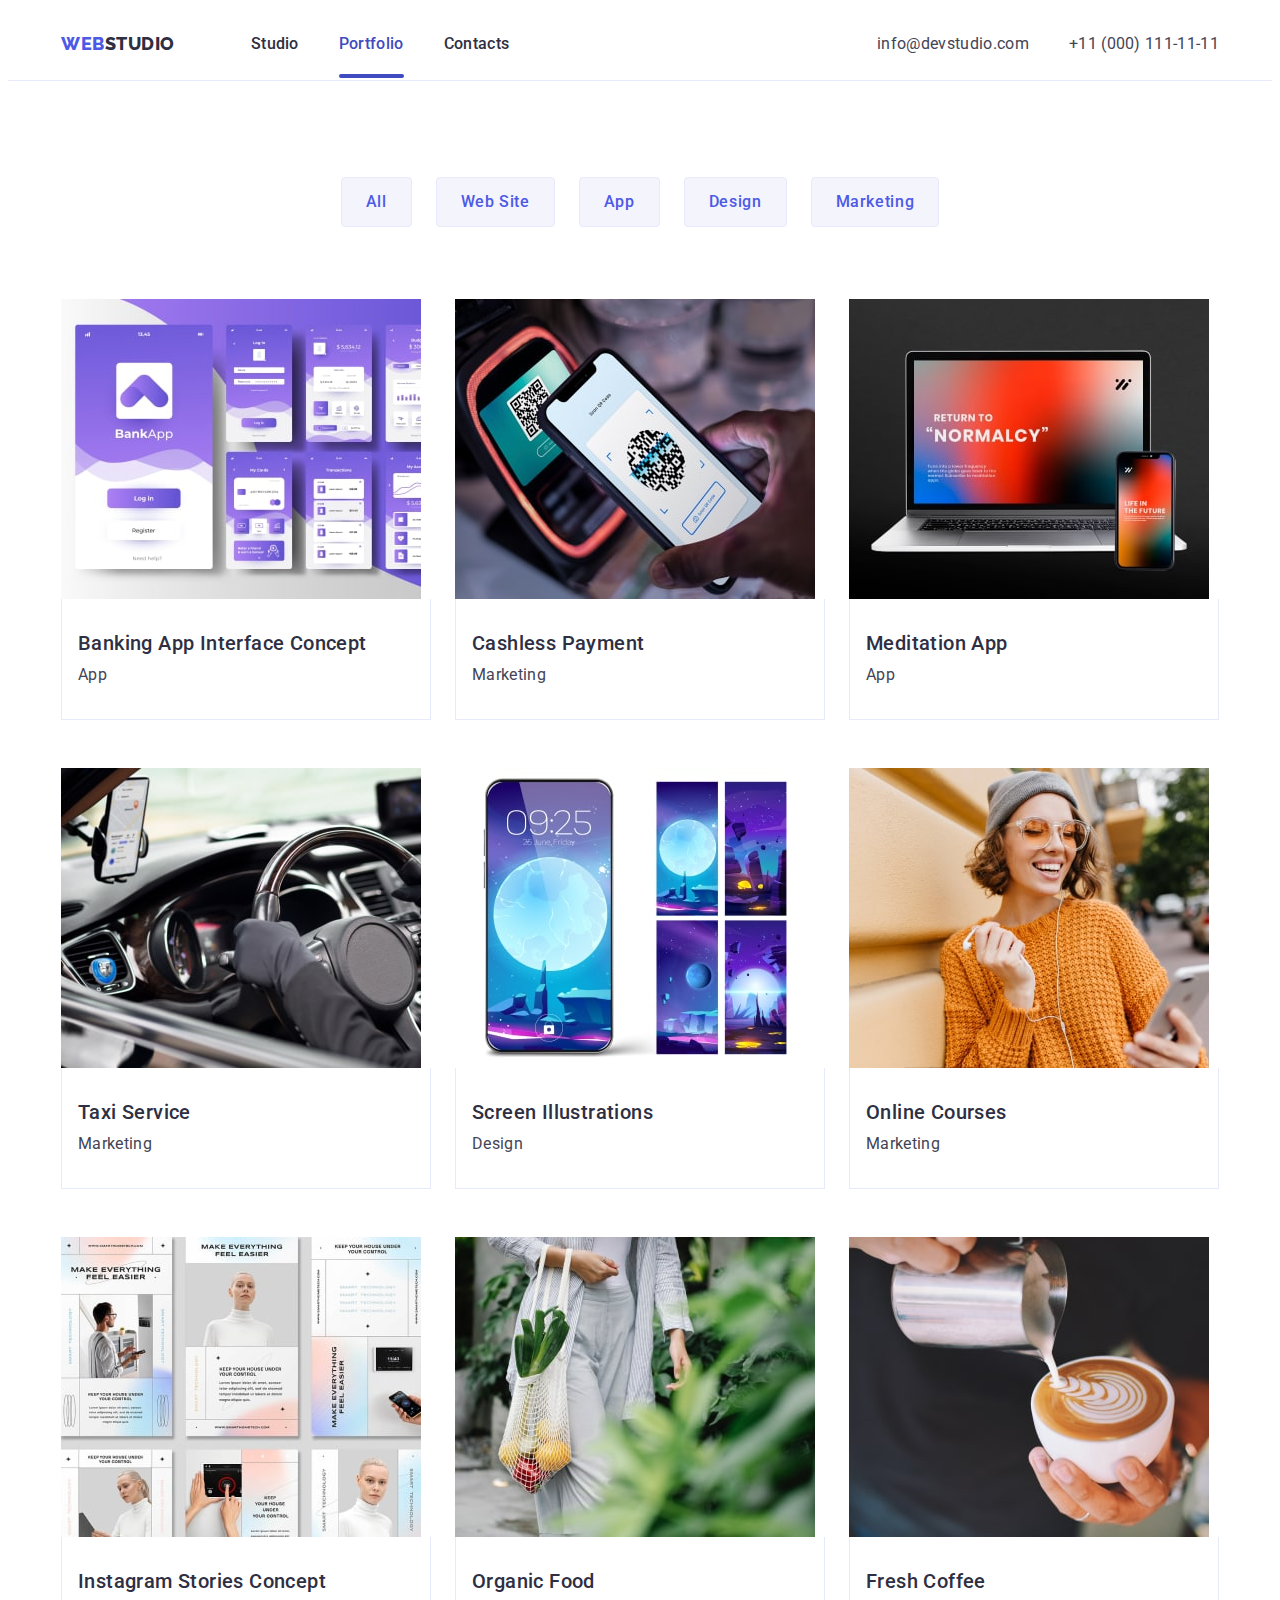
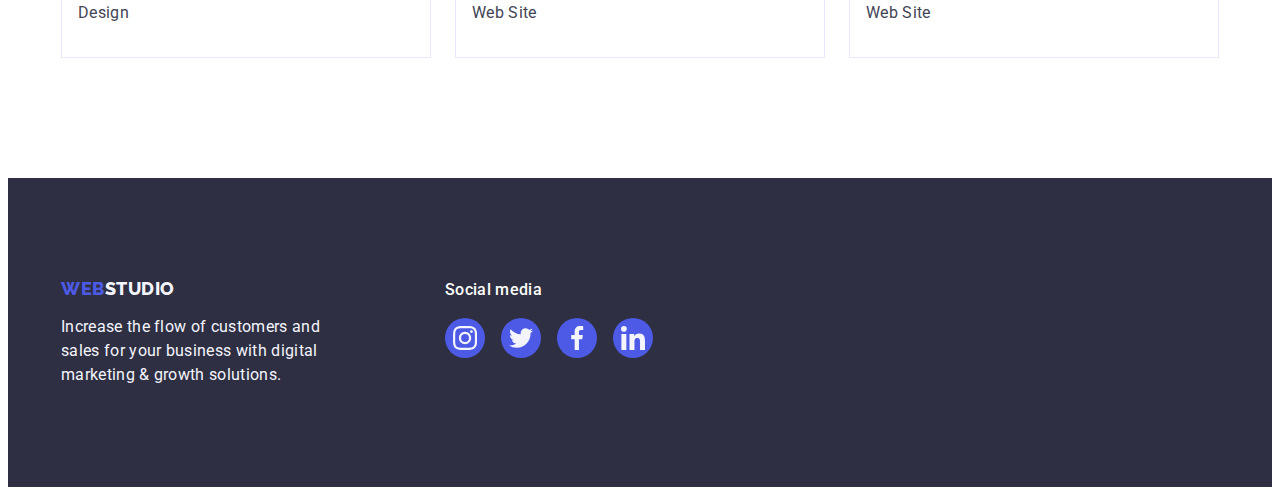
==== commit cc0adf27: "hw4-fix3" ====
--- a/portfolio.html
+++ b/portfolio.html
@@ -79,13 +79,11 @@
                     width="360"
                     height="300"
                   />
-                  <div class="portfolio-cover">
-                    <p class="portfolio-cover-text">
-                      14 Stylish and User-Friendly App Design Concepts · Task
-                      Manager App · Calorie Tracker App · Exotic Fruit Ecommerce
-                      App · Cloud Storage App
-                    </p>
-                  </div>
+                  <p class="portfolio-cover">
+                    14 Stylish and User-Friendly App Design Concepts · Task
+                    Manager App · Calorie Tracker App · Exotic Fruit Ecommerce
+                    App · Cloud Storage App
+                  </p>
                 </div>
                 <div class="portfolio-card-text">
                   <h2 class="portfolio-card-title">
@@ -104,13 +102,11 @@
                     width="360"
                     height="300"
                   />
-                  <div class="portfolio-cover">
-                    <p class="portfolio-cover-text">
-                      14 Stylish and User-Friendly App Design Concepts · Task
-                      Manager App · Calorie Tracker App · Exotic Fruit Ecommerce
-                      App · Cloud Storage App
-                    </p>
-                  </div>
+                  <p class="portfolio-cover">
+                    14 Stylish and User-Friendly App Design Concepts · Task
+                    Manager App · Calorie Tracker App · Exotic Fruit Ecommerce
+                    App · Cloud Storage App
+                  </p>
                 </div>
                 <div class="portfolio-card-text">
                   <h2 class="portfolio-card-title">Cashless Payment</h2>
@@ -127,13 +123,11 @@
                     width="360"
                     height="300"
                   />
-                  <div class="portfolio-cover">
-                    <p class="portfolio-cover-text">
-                      14 Stylish and User-Friendly App Design Concepts · Task
-                      Manager App · Calorie Tracker App · Exotic Fruit Ecommerce
-                      App · Cloud Storage App
-                    </p>
-                  </div>
+                  <p class="portfolio-cover">
+                    14 Stylish and User-Friendly App Design Concepts · Task
+                    Manager App · Calorie Tracker App · Exotic Fruit Ecommerce
+                    App · Cloud Storage App
+                  </p>
                 </div>
                 <div class="portfolio-card-text">
                   <h2 class="portfolio-card-title">Meditation App</h2>
@@ -150,13 +144,11 @@
                     width="360"
                     height="300"
                   />
-                  <div class="portfolio-cover">
-                    <p class="portfolio-cover-text">
-                      14 Stylish and User-Friendly App Design Concepts · Task
-                      Manager App · Calorie Tracker App · Exotic Fruit Ecommerce
-                      App · Cloud Storage App
-                    </p>
-                  </div>
+                  <p class="portfolio-cover">
+                    14 Stylish and User-Friendly App Design Concepts · Task
+                    Manager App · Calorie Tracker App · Exotic Fruit Ecommerce
+                    App · Cloud Storage App
+                  </p>
                 </div>
                 <div class="portfolio-card-text">
                   <h2 class="portfolio-card-title">Taxi Service</h2>
@@ -173,13 +165,11 @@
                     width="360"
                     height="300"
                   />
-                  <div class="portfolio-cover">
-                    <p class="portfolio-cover-text">
-                      14 Stylish and User-Friendly App Design Concepts · Task
-                      Manager App · Calorie Tracker App · Exotic Fruit Ecommerce
-                      App · Cloud Storage App
-                    </p>
-                  </div>
+                  <p class="portfolio-cover">
+                    14 Stylish and User-Friendly App Design Concepts · Task
+                    Manager App · Calorie Tracker App · Exotic Fruit Ecommerce
+                    App · Cloud Storage App
+                  </p>
                 </div>
                 <div class="portfolio-card-text">
                   <h2 class="portfolio-card-title">Screen Illustrations</h2>
@@ -196,13 +186,11 @@
                     width="360"
                     height="300"
                   />
-                  <div class="portfolio-cover">
-                    <p class="portfolio-cover-text">
-                      14 Stylish and User-Friendly App Design Concepts · Task
-                      Manager App · Calorie Tracker App · Exotic Fruit Ecommerce
-                      App · Cloud Storage App
-                    </p>
-                  </div>
+                  <p class="portfolio-cover">
+                    14 Stylish and User-Friendly App Design Concepts · Task
+                    Manager App · Calorie Tracker App · Exotic Fruit Ecommerce
+                    App · Cloud Storage App
+                  </p>
                 </div>
                 <div class="portfolio-card-text">
                   <h2 class="portfolio-card-title">Online Courses</h2>
@@ -219,13 +207,11 @@
                     width="360"
                     height="300"
                   />
-                  <div class="portfolio-cover">
-                    <p class="portfolio-cover-text">
-                      14 Stylish and User-Friendly App Design Concepts · Task
-                      Manager App · Calorie Tracker App · Exotic Fruit Ecommerce
-                      App · Cloud Storage App
-                    </p>
-                  </div>
+                  <p class="portfolio-cover">
+                    14 Stylish and User-Friendly App Design Concepts · Task
+                    Manager App · Calorie Tracker App · Exotic Fruit Ecommerce
+                    App · Cloud Storage App
+                  </p>
                 </div>
                 <div class="portfolio-card-text">
                   <h2 class="portfolio-card-title">
@@ -244,13 +230,11 @@
                     width="360"
                     height="300"
                   />
-                  <div class="portfolio-cover">
-                    <p class="portfolio-cover-text">
-                      14 Stylish and User-Friendly App Design Concepts · Task
-                      Manager App · Calorie Tracker App · Exotic Fruit Ecommerce
-                      App · Cloud Storage App
-                    </p>
-                  </div>
+                  <p class="portfolio-cover">
+                    14 Stylish and User-Friendly App Design Concepts · Task
+                    Manager App · Calorie Tracker App · Exotic Fruit Ecommerce
+                    App · Cloud Storage App
+                  </p>
                 </div>
                 <div class="portfolio-card-text">
                   <h2 class="portfolio-card-title">Organic Food</h2>
@@ -267,13 +251,11 @@
                     width="360"
                     height="300"
                   />
-                  <div class="portfolio-cover">
-                    <p class="portfolio-cover-text">
-                      14 Stylish and User-Friendly App Design Concepts · Task
-                      Manager App · Calorie Tracker App · Exotic Fruit Ecommerce
-                      App · Cloud Storage App
-                    </p>
-                  </div>
+                  <p class="portfolio-cover">
+                    14 Stylish and User-Friendly App Design Concepts · Task
+                    Manager App · Calorie Tracker App · Exotic Fruit Ecommerce
+                    App · Cloud Storage App
+                  </p>
                 </div>
                 <div class="portfolio-card-text">
                   <h2 class="portfolio-card-title">Fresh Coffee</h2>
@@ -299,42 +281,34 @@
             </p>
           </div>
           <div class="footer-social">
-            <h2 class="footer-social-title">Social media</h2>
+            <p class="footer-social-title">Social media</p>
             <ul class="footer-social-links list">
               <li class="footer-social-item">
                 <a class="footer-social-link link" href="">
-                  <div class="footer-social-style">
-                    <svg class="footer-social-icon" width="24" height="24">
-                      <use href="./images/icons.svg#icon-instagram"></use>
-                    </svg>
-                  </div>
+                  <svg class="footer-social-icon" width="24" height="24">
+                    <use href="./images/icons.svg#icon-instagram"></use>
+                  </svg>
                 </a>
               </li>
               <li class="footer-social-item">
                 <a class="footer-social-link link" href="">
-                  <div class="footer-social-style">
-                    <svg class="footer-social-icon" width="24" height="24">
-                      <use href="./images/icons.svg#icon-twitter"></use>
-                    </svg>
-                  </div>
+                  <svg class="footer-social-icon" width="24" height="24">
+                    <use href="./images/icons.svg#icon-twitter"></use>
+                  </svg>
                 </a>
               </li>
               <li class="footer-social-item">
                 <a class="footer-social-link link" href="">
-                  <div class="footer-social-style">
-                    <svg class="footer-social-icon" width="24" height="24">
-                      <use href="./images/icons.svg#icon-facebook"></use>
-                    </svg>
-                  </div>
+                  <svg class="footer-social-icon" width="24" height="24">
+                    <use href="./images/icons.svg#icon-facebook"></use>
+                  </svg>
                 </a>
               </li>
               <li class="footer-social-item">
                 <a class="footer-social-link link" href="">
-                  <div class="footer-social-style">
-                    <svg class="footer-social-icon" width="24" height="24">
-                      <use href="./images/icons.svg#icon-linkedin"></use>
-                    </svg>
-                  </div>
+                  <svg class="footer-social-icon" width="24" height="24">
+                    <use href="./images/icons.svg#icon-linkedin"></use>
+                  </svg>
                 </a>
               </li>
             </ul>
--- a/css/styles.css
+++ b/css/styles.css
@@ -45,14 +45,15 @@
   margin-bottom: 0;
 }
 
-.list {
+ul,
+ol {
   padding-left: 0;
   margin-top: 0;
   margin-bottom: 0;
   list-style: none;
 }
 
-.link {
+a {
   padding-left: 0;
   margin-top: 0;
   margin-bottom: 0;
@@ -127,15 +128,20 @@
 }
 
 .nav-link {
+  position: relative;
   font-weight: 500;
   line-height: 1.5;
   letter-spacing: 0.32px;
   color: var(--primary-dark-color);
-  transition: transform 250ms cubic-bezier(0.4, 0, 0.2, 1);
+  transition: color 250ms cubic-bezier(0.4, 0, 0.2, 1);
 }
 
 .nav-link:hover,
 .nav-link:focus {
+  color: var(--pressed-color);
+}
+
+.current {
   color: var(--pressed-color);
 }
 
@@ -145,6 +151,7 @@
   left: 0;
   bottom: -1px;
   height: 4px;
+  width: 100%;
   background-color: var(--pressed-color);
   border-radius: 2px;
 }
@@ -164,7 +171,7 @@
   line-height: 1.5;
   letter-spacing: 0.32px;
   color: var(--primary-text-color);
-  transition: transform 250ms cubic-bezier(0.4, 0, 0.2, 1);
+  transition: color 250ms cubic-bezier(0.4, 0, 0.2, 1);
 }
 
 .contact-link:hover,
@@ -328,7 +335,7 @@
   fill: var(--primary-light-color);
 }
 
-.social-icon-style {
+.social-link {
   width: 40px;
   height: 40px;
   display: flex;
@@ -339,11 +346,11 @@
   transition: background-color 250ms cubic-bezier(0.4, 0, 0.2, 1);
 }
 
-.social-link-item:hover .social-icon-style {
+.social-link-item:hover .social-link {
   background-color: var(--pressed-color);
 }
 
-.social-link:focus .social-icon-style {
+.social-link:focus {
   background-color: var(--pressed-color);
 }
 
@@ -361,15 +368,7 @@
   transition: fill 250ms cubic-bezier(0.4, 0, 0.2, 1);
 }
 
-.customers-list-item:hover .customers-icon {
-  fill: var(--pressed-color);
-}
-
-.customers-link:focus .customers-icon {
-  fill: var(--pressed-color);
-}
-
-.customers-icon-style {
+.customers-link {
   width: 168px;
   height: 88px;
   display: flex;
@@ -380,11 +379,13 @@
   transition: border-color 250ms cubic-bezier(0.4, 0, 0.2, 1);
 }
 
-.customers-list-item:hover .customers-icon-style {
-  border-color: var(--pressed-color);
-}
-
-.customers-link:focus .customers-icon-style {
+.customers-link:hover .customers-icon,
+.customers-link:focus .customers-icon {
+  fill: var(--pressed-color);
+}
+
+.customers-link:hover,
+.customers-link:focus {
   border-color: var(--pressed-color);
 }
 
@@ -395,7 +396,11 @@
 
 .footer-content {
   display: flex;
-  gap: 120px;
+  align-items: baseline;
+}
+
+.footer-text-content {
+  margin-right: 120px;
 }
 
 .footer-section .logo {
@@ -434,7 +439,7 @@
   fill: var(--primary-light-color);
 }
 
-.footer-social-style {
+.footer-social-link {
   width: 40px;
   height: 40px;
   display: flex;
@@ -445,11 +450,8 @@
   transition: background-color 250ms cubic-bezier(0.4, 0, 0.2, 1);
 }
 
-.footer-social-item:hover .footer-social-style {
-  background-color: var(--footer-social-active);
-}
-
-.footer-social-link:focus .footer-social-style {
+.footer-social-link:hover,
+.footer-social-link:focus {
   background-color: var(--footer-social-active);
 }
 
@@ -477,7 +479,10 @@
   border: 1px solid var(--accent-color);
   background-color: var(--primary-light-color);
   cursor: pointer;
-  transition: transform 250ms cubic-bezier(0.4, 0, 0.2, 1);
+  transition: color 250ms cubic-bezier(0.4, 0, 0.2, 1),
+    background-color 250ms cubic-bezier(0.4, 0, 0.2, 1),
+    border-color 250ms cubic-bezier(0.4, 0, 0.2, 1),
+    box-shadow 250ms cubic-bezier(0.4, 0, 0.2, 1);
 }
 
 .filter-btn:hover,
@@ -499,22 +504,19 @@
 .portfolio-card-content {
   width: calc((100% - 48px) / 3);
   position: relative;
-  transition: transform 250ms cubic-bezier(0.4, 0, 0.2, 1);
-}
-
-.portfolio-card-content:hover,
-.portfolio-card-content:focus {
+}
+
+.portfolio-card-link {
+  display: block;
+  transition: box-shadow 250ms cubic-bezier(0.4, 0, 0.2, 1);
+}
+
+.portfolio-card-link:hover,
+.portfolio-card-link:focus {
   box-shadow: var(--portfolio-card-shadow);
 }
 
-.portfolio-card-link {
-  transition: transform 250ms cubic-bezier(0.4, 0, 0.2, 1);
-}
-
-.portfolio-card-content:hover .portfolio-cover {
-  transform: translateY(0);
-}
-
+.portfolio-card-link:hover .portfolio-cover,
 .portfolio-card-link:focus .portfolio-cover {
   transform: translateY(0);
 }
@@ -550,19 +552,26 @@
   position: absolute;
   top: 0;
   background-color: var(--brand-color);
+  width: 100%;
   height: 100%;
-  padding: 0 32px;
+  padding: 40px 32px;
   transform: translateY(100%);
   transition: transform 250ms cubic-bezier(0.4, 0, 0.2, 1);
-}
-
-.portfolio-cover-text {
+
+  font-size: 16px;
+  line-height: 1.5;
+  letter-spacing: 0.02em;
+
+  color: var(--primary-light-color);
+}
+
+/* .portfolio-cover-text {
   font-size: 16px;
   line-height: 1.5;
   letter-spacing: 0.02em;
   margin-top: 40px;
   color: var(--primary-light-color);
-}
+} */
 
 .backdrop {
   position: fixed;
@@ -570,7 +579,8 @@
   height: 100%;
   background-color: var(--backdrop-color);
   top: 0;
-  transition: opacity 350ms linear, visibility 350ms linear;
+  transition: opacity 250ms cubic-bezier(0.4, 0, 0.2, 1),
+    visibility 250ms cubic-bezier(0.4, 0, 0.2, 1);
 }
 
 .modal {
@@ -583,7 +593,7 @@
   border-radius: 4px;
   background-color: var(--modal-bg-color);
   box-shadow: var(--modal-box-shadow);
-  transition: transform 300ms linear;
+  transition: transform 250ms cubic-bezier(0.4, 0, 0.2, 1);
 }
 
 .backdrop.is-hidden .modal {
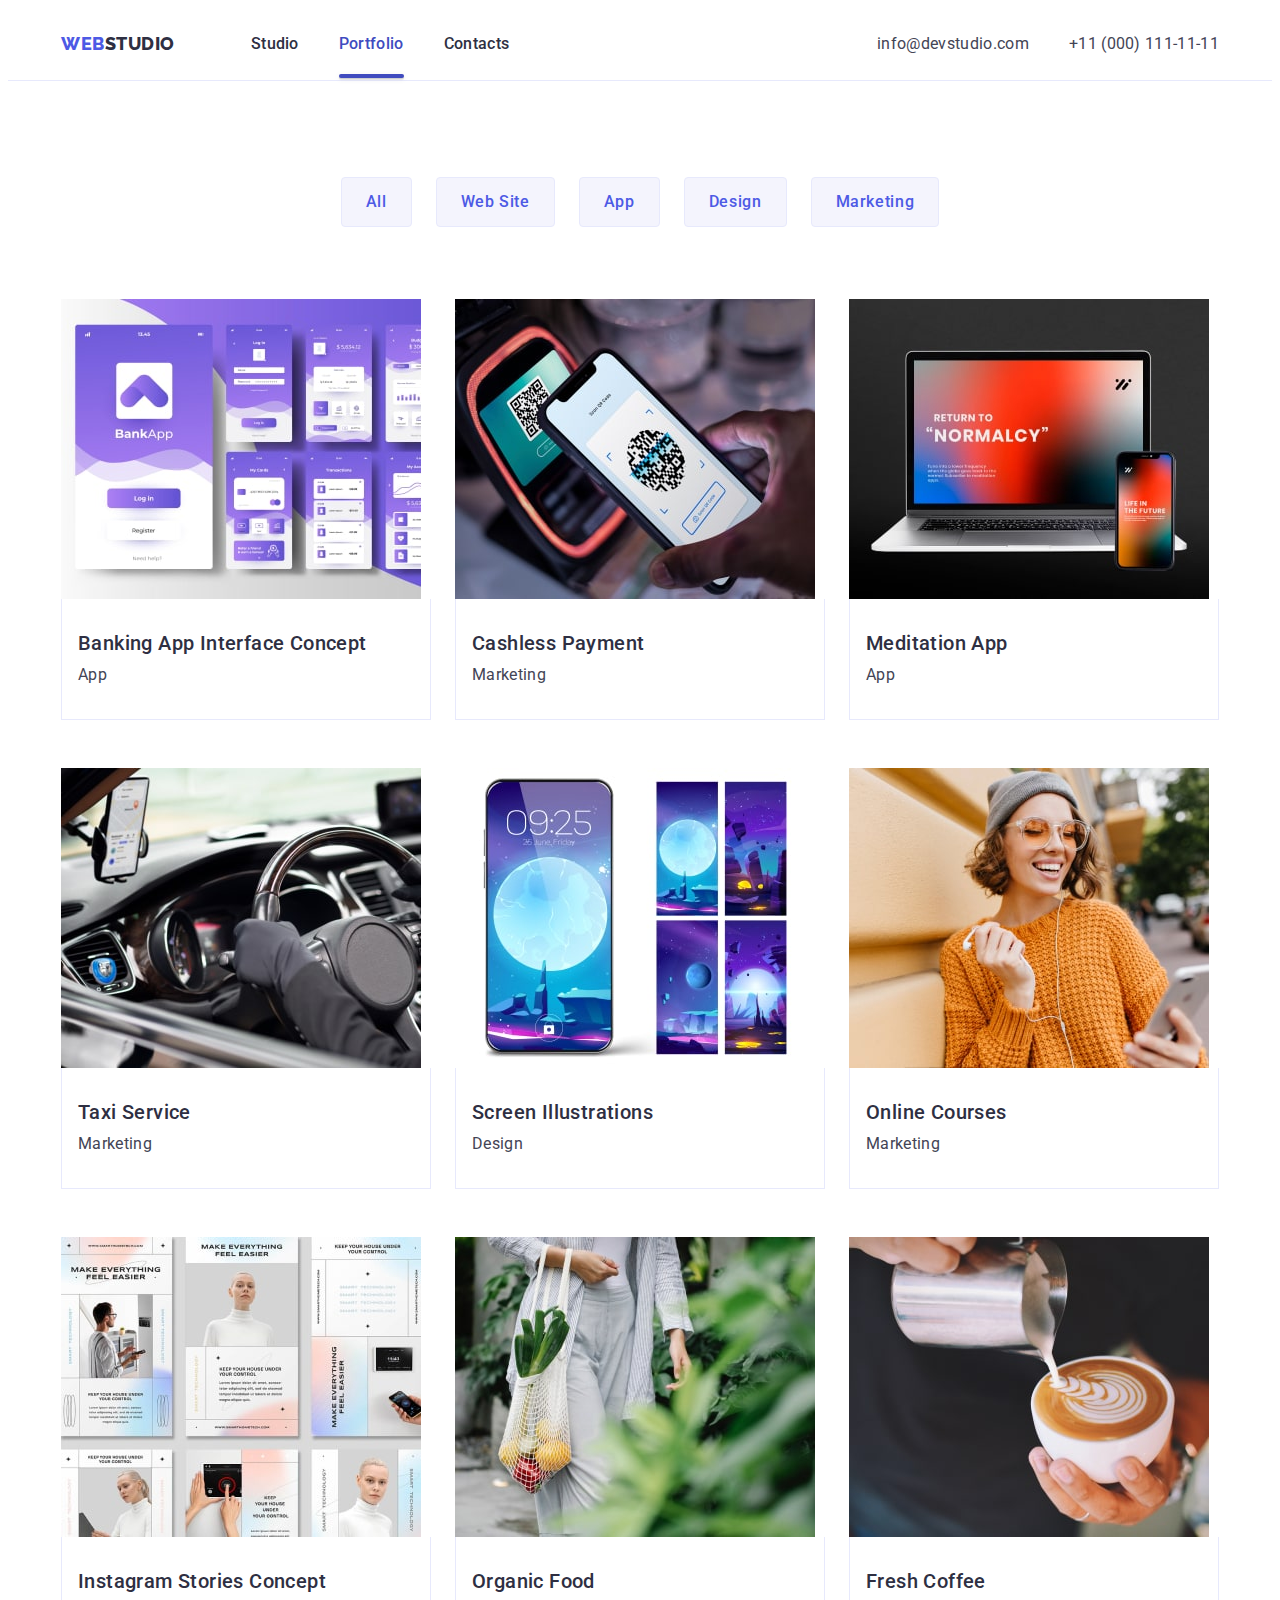
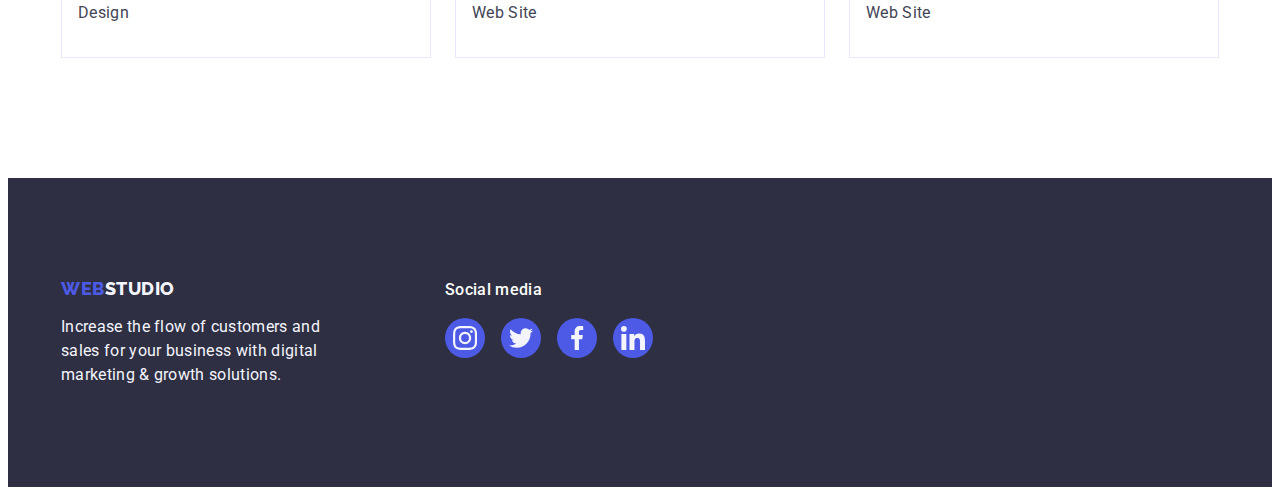
==== commit 07aa2c31: "hw4-fix4" ====
--- a/portfolio.html
+++ b/portfolio.html
@@ -270,49 +270,47 @@
 
     <footer class="footer-section">
       <div class="container">
-        <div class="footer-content">
-          <div class="footer-text-content">
-            <a class="link logo" href="./index.html"
-              >Web<span class="footer-logo-part">Studio</span></a
-            >
-            <p class="footer-text">
-              Increase the flow of customers and sales for your business with
-              digital marketing & growth solutions.
-            </p>
-          </div>
-          <div class="footer-social">
-            <p class="footer-social-title">Social media</p>
-            <ul class="footer-social-links list">
-              <li class="footer-social-item">
-                <a class="footer-social-link link" href="">
-                  <svg class="footer-social-icon" width="24" height="24">
-                    <use href="./images/icons.svg#icon-instagram"></use>
-                  </svg>
-                </a>
-              </li>
-              <li class="footer-social-item">
-                <a class="footer-social-link link" href="">
-                  <svg class="footer-social-icon" width="24" height="24">
-                    <use href="./images/icons.svg#icon-twitter"></use>
-                  </svg>
-                </a>
-              </li>
-              <li class="footer-social-item">
-                <a class="footer-social-link link" href="">
-                  <svg class="footer-social-icon" width="24" height="24">
-                    <use href="./images/icons.svg#icon-facebook"></use>
-                  </svg>
-                </a>
-              </li>
-              <li class="footer-social-item">
-                <a class="footer-social-link link" href="">
-                  <svg class="footer-social-icon" width="24" height="24">
-                    <use href="./images/icons.svg#icon-linkedin"></use>
-                  </svg>
-                </a>
-              </li>
-            </ul>
-          </div>
+        <div class="footer-text-content">
+          <a class="link logo" href="./index.html"
+            >Web<span class="footer-logo-part">Studio</span></a
+          >
+          <p class="footer-text">
+            Increase the flow of customers and sales for your business with
+            digital marketing & growth solutions.
+          </p>
+        </div>
+        <div class="footer-social-content">
+          <p class="footer-social-title">Social media</p>
+          <ul class="footer-social-links list">
+            <li class="footer-social-item">
+              <a class="footer-social-link link" href="">
+                <svg class="footer-social-icon" width="24" height="24">
+                  <use href="./images/icons.svg#icon-instagram"></use>
+                </svg>
+              </a>
+            </li>
+            <li class="footer-social-item">
+              <a class="footer-social-link link" href="">
+                <svg class="footer-social-icon" width="24" height="24">
+                  <use href="./images/icons.svg#icon-twitter"></use>
+                </svg>
+              </a>
+            </li>
+            <li class="footer-social-item">
+              <a class="footer-social-link link" href="">
+                <svg class="footer-social-icon" width="24" height="24">
+                  <use href="./images/icons.svg#icon-facebook"></use>
+                </svg>
+              </a>
+            </li>
+            <li class="footer-social-item">
+              <a class="footer-social-link link" href="">
+                <svg class="footer-social-icon" width="24" height="24">
+                  <use href="./images/icons.svg#icon-linkedin"></use>
+                </svg>
+              </a>
+            </li>
+          </ul>
         </div>
       </div>
     </footer>
--- a/css/styles.css
+++ b/css/styles.css
@@ -154,6 +154,8 @@
   width: 100%;
   background-color: var(--pressed-color);
   border-radius: 2px;
+  box-shadow: 0px 2px 1px rgba(46, 47, 66, 0.08),
+    0px 1px 1px rgba(46, 47, 66, 0.16), 0px 1px 6px rgba(46, 47, 66, 0.08);
 }
 
 .header-contact {
@@ -379,7 +381,10 @@
   transition: border-color 250ms cubic-bezier(0.4, 0, 0.2, 1);
 }
 
-.customers-link:hover .customers-icon,
+.customers-link:hover .customers-icon {
+  fill: var(--pressed-color);
+}
+
 .customers-link:focus .customers-icon {
   fill: var(--pressed-color);
 }
@@ -394,7 +399,7 @@
   background: var(--primary-dark-color);
 }
 
-.footer-content {
+.footer-section .container {
   display: flex;
   align-items: baseline;
 }
@@ -565,14 +570,6 @@
   color: var(--primary-light-color);
 }
 
-/* .portfolio-cover-text {
-  font-size: 16px;
-  line-height: 1.5;
-  letter-spacing: 0.02em;
-  margin-top: 40px;
-  color: var(--primary-light-color);
-} */
-
 .backdrop {
   position: fixed;
   width: 100%;
